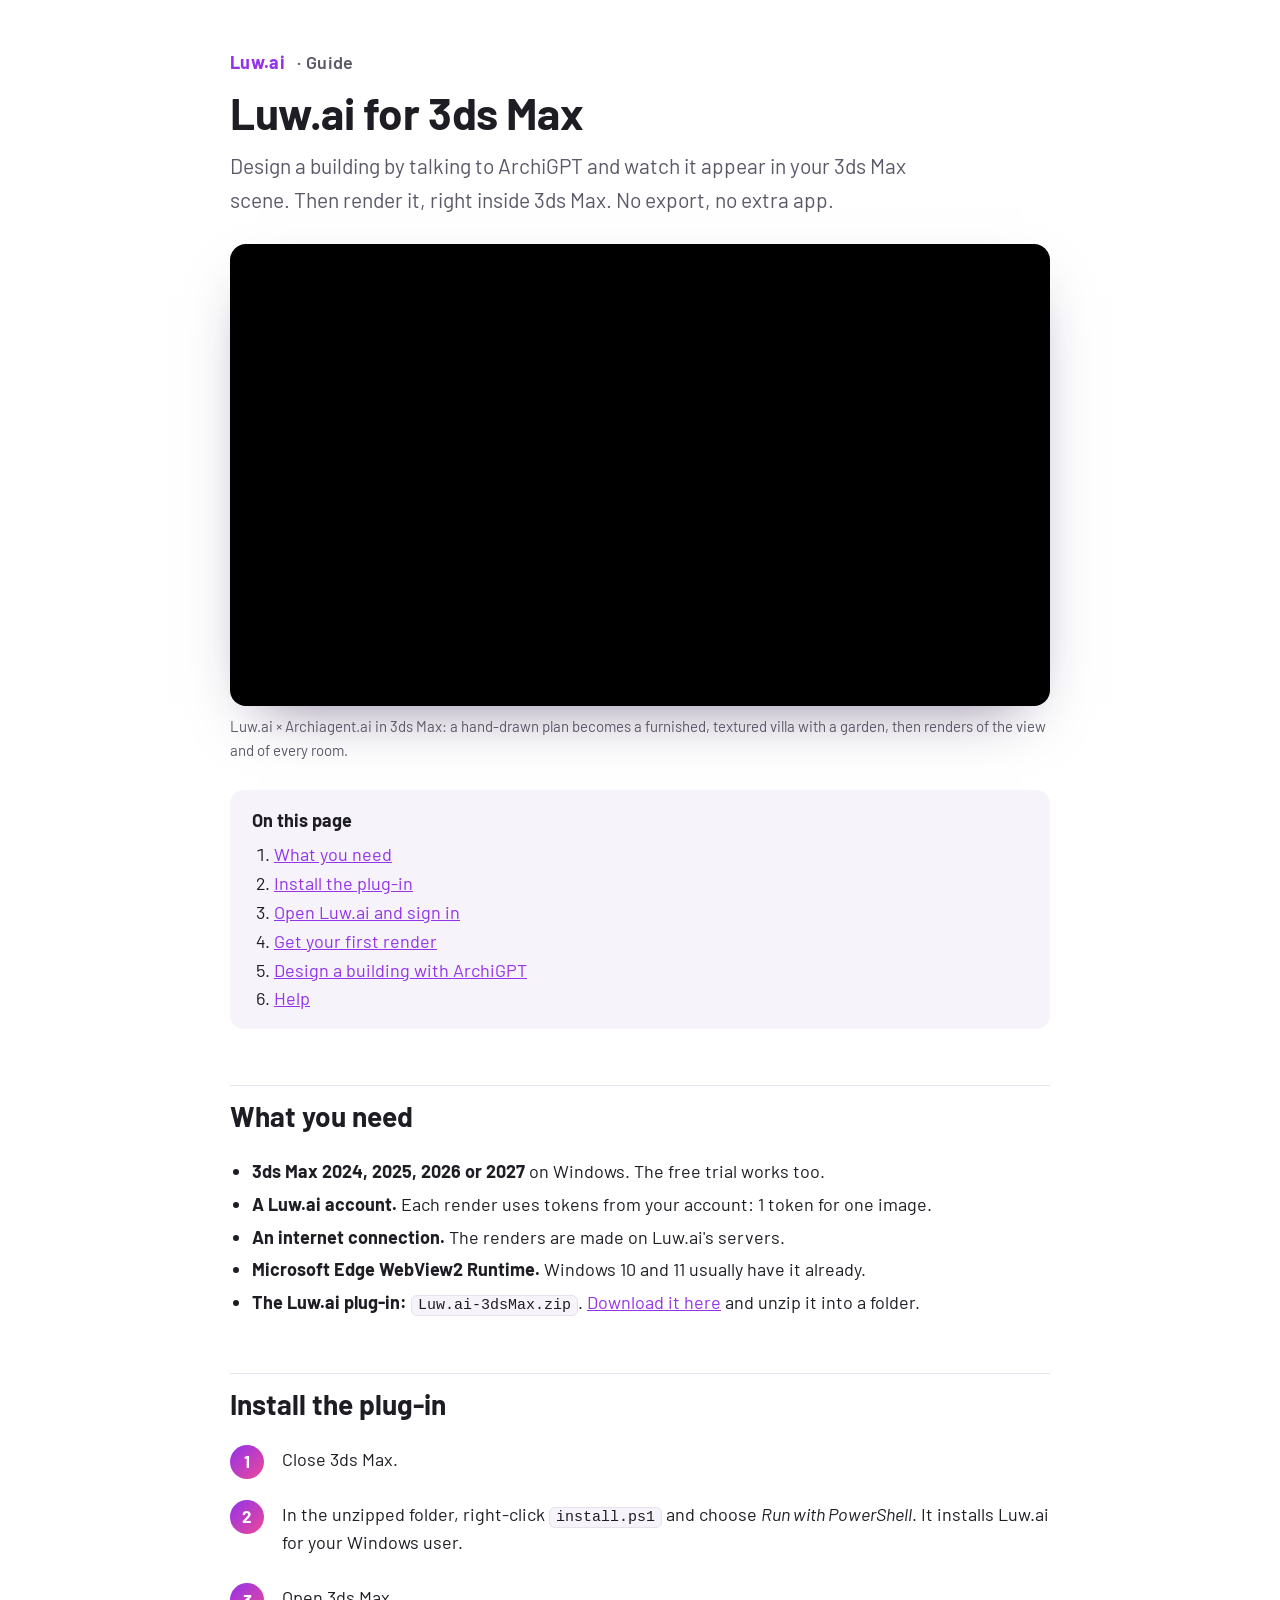
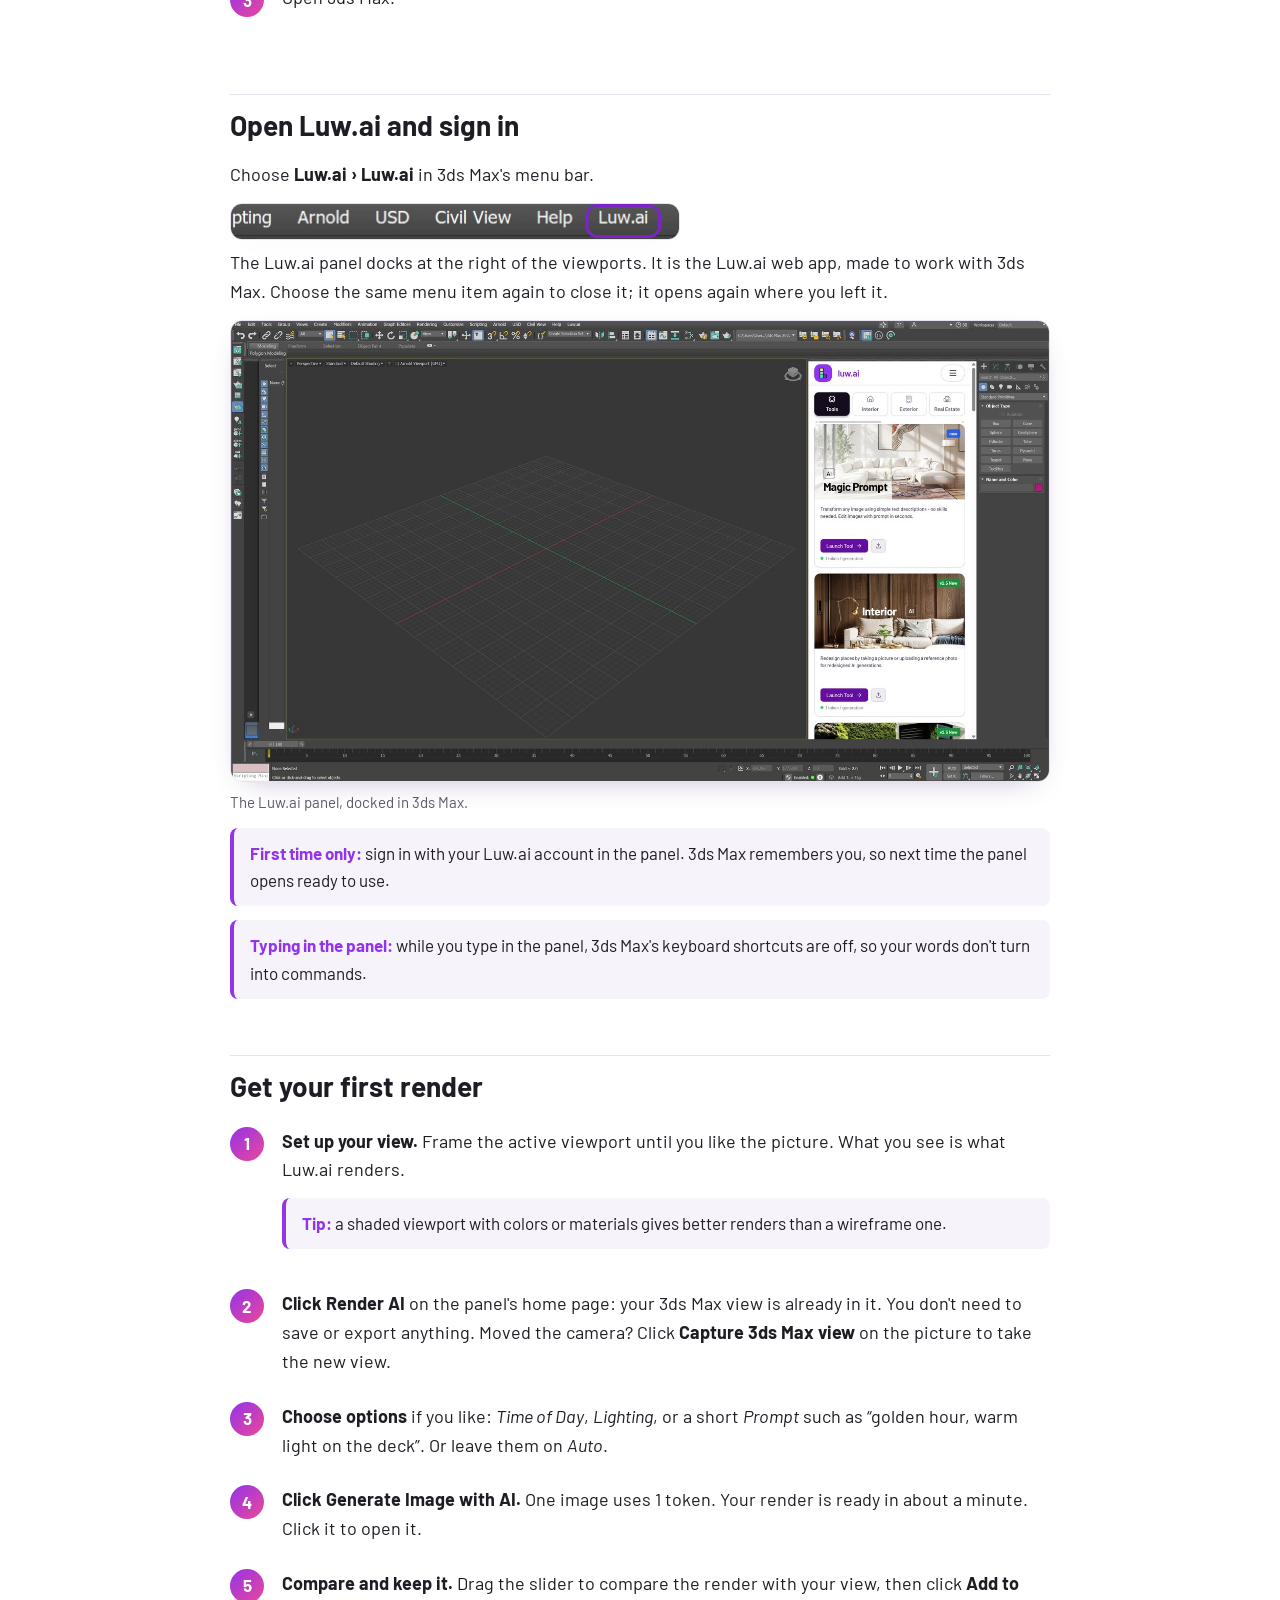
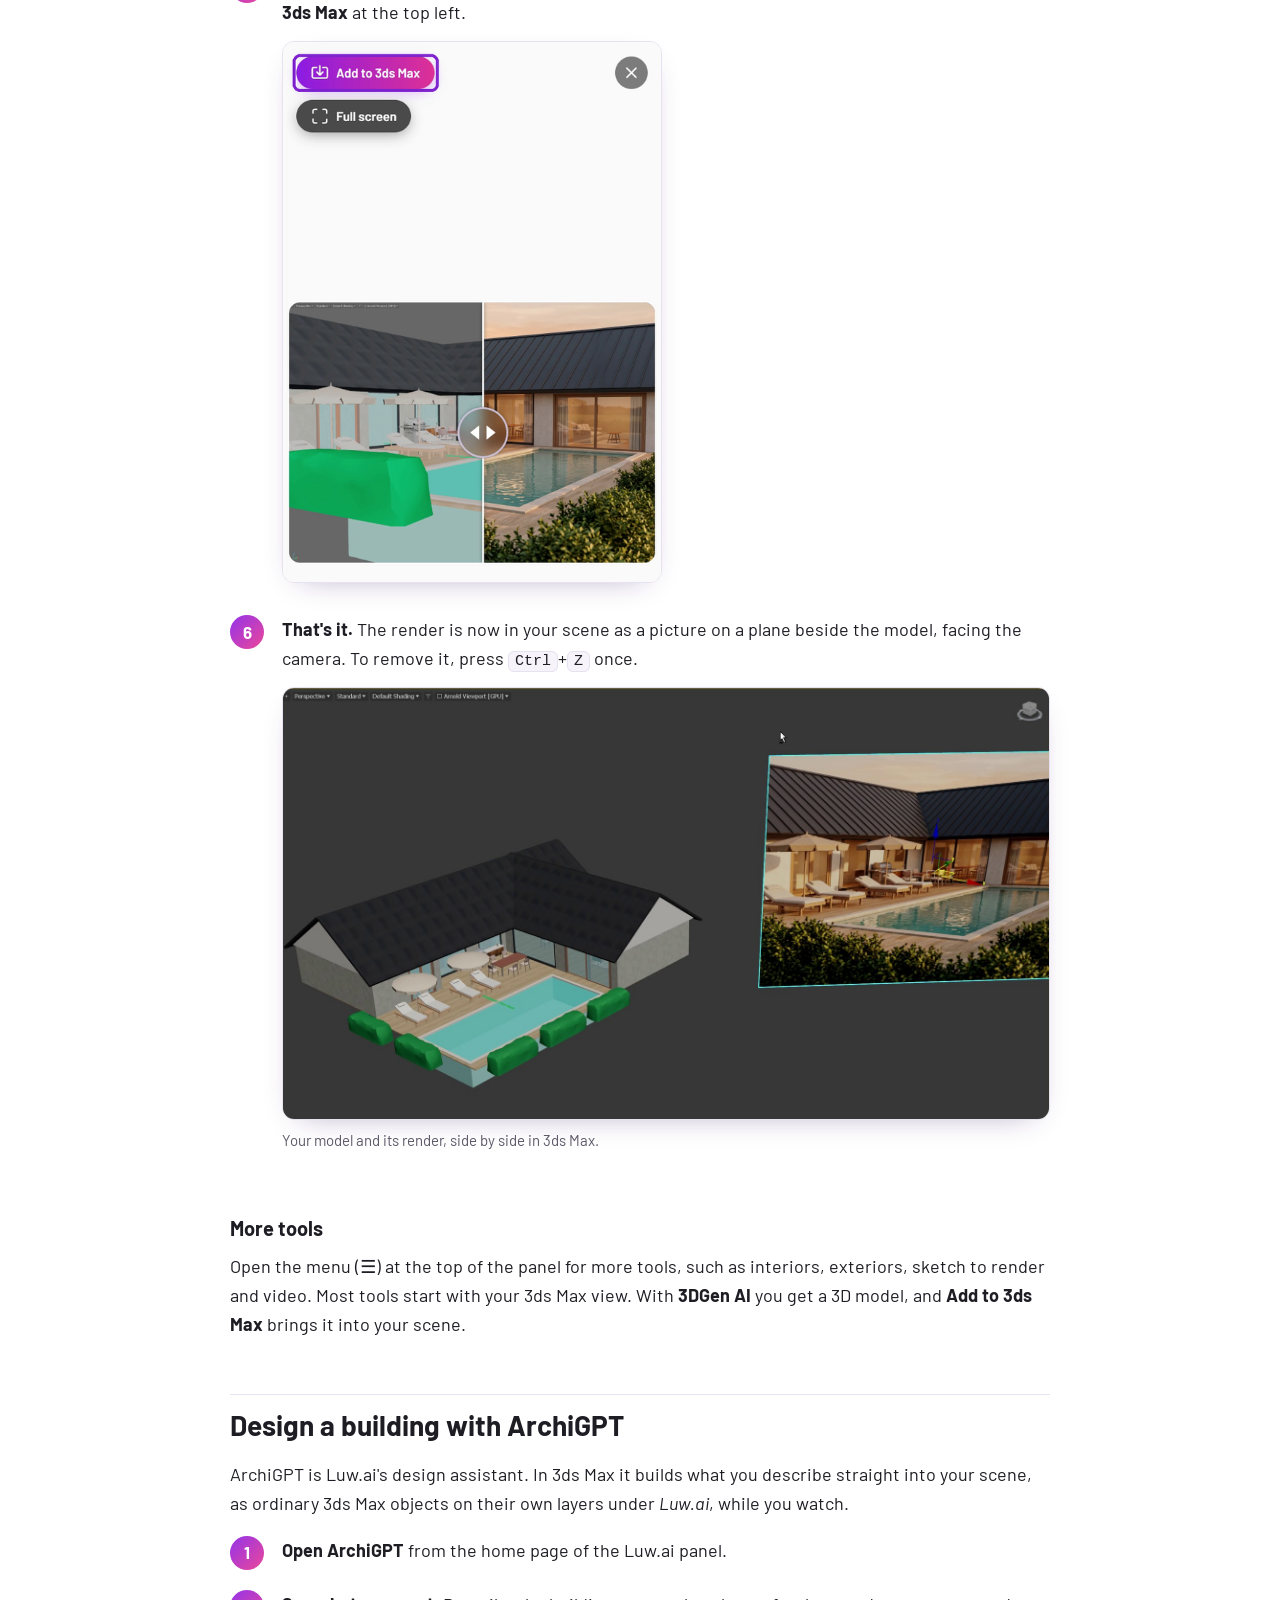
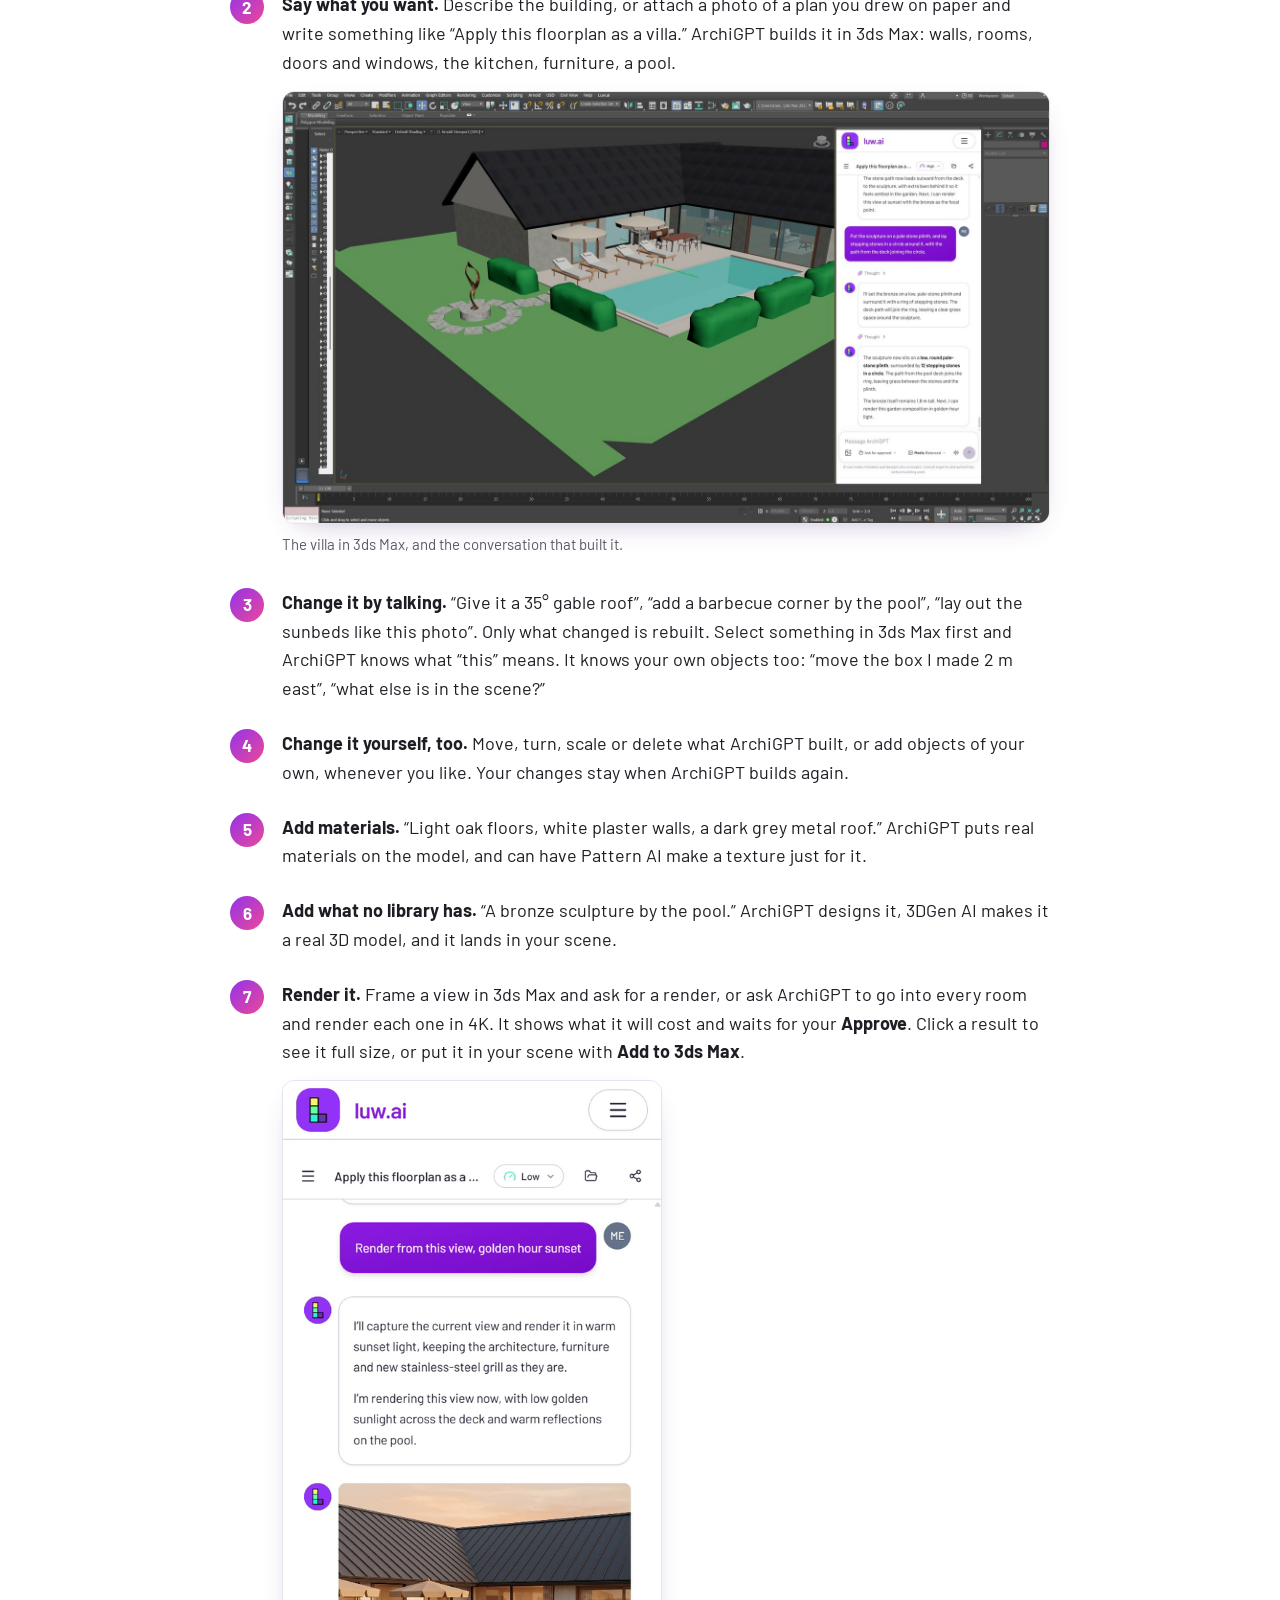
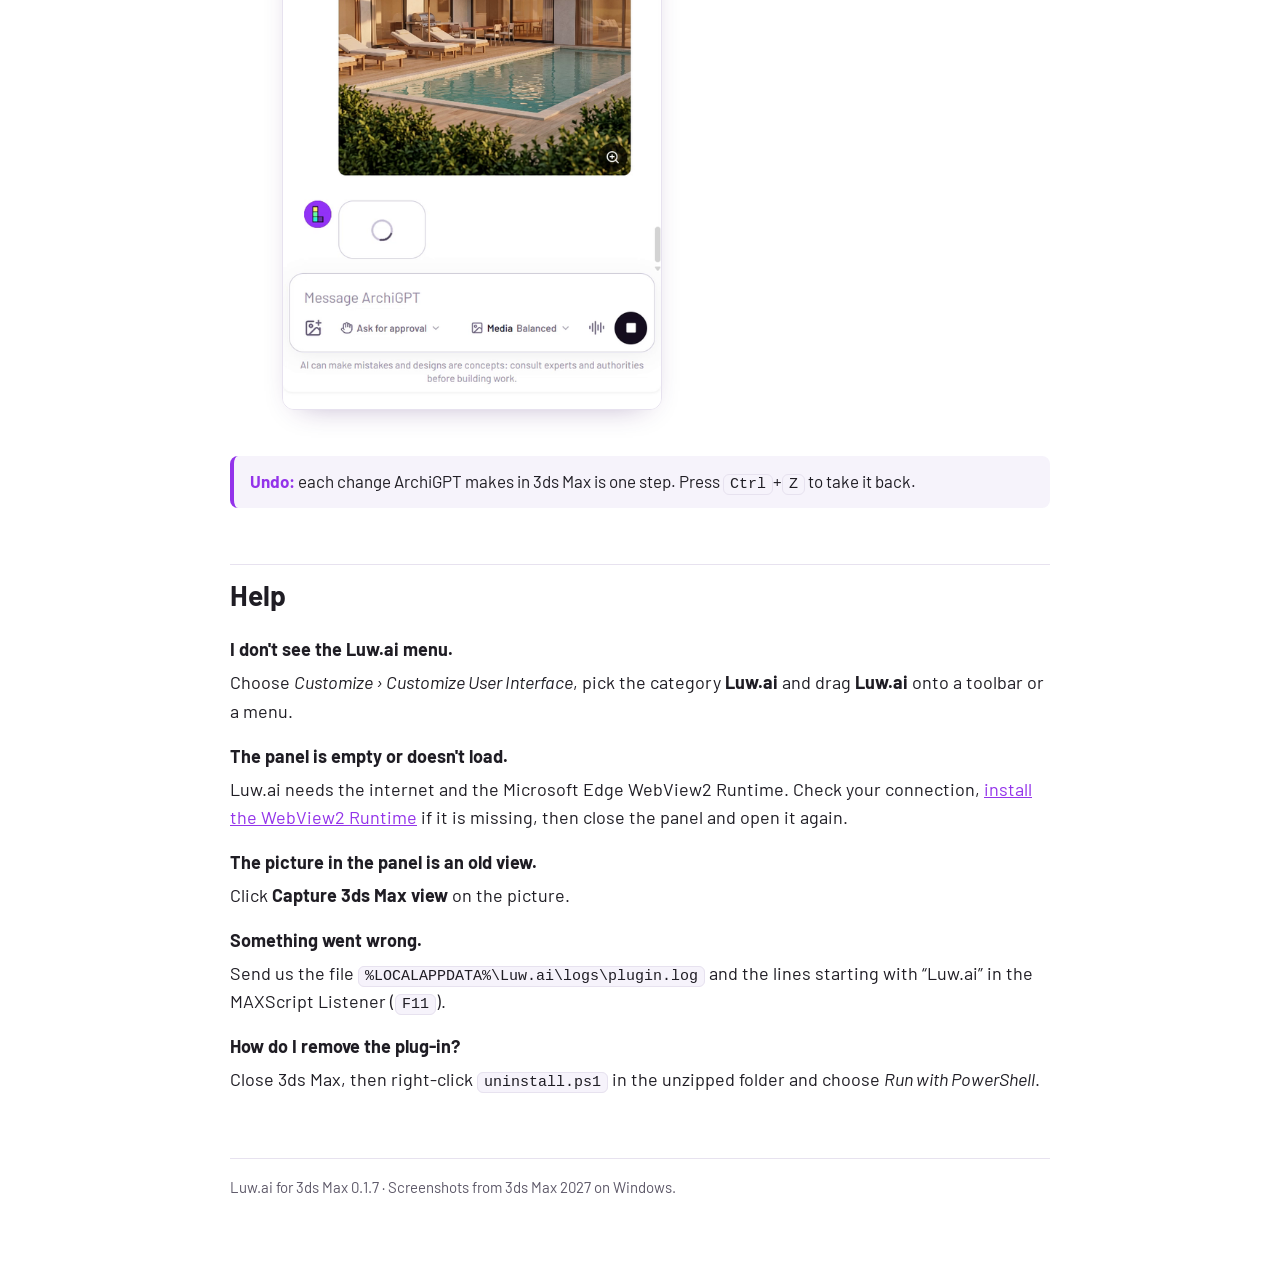
==== docs/3dsmax.html @ 383939ec "0.1.7: one link per plugin, the 3ds Max guide, films in the guides, Rhino 7 Co-Authored-By: Claude O" ====
<!doctype html>
<html lang="en">
<head>
<meta charset="utf-8">
<meta name="viewport" content="width=device-width, initial-scale=1">
<title>Luw.ai for 3ds Max</title>
<meta name="description" content="How to install the Luw.ai plug-in in 3ds Max, design a building by talking to ArchiGPT and make your first AI render.">
<link rel="preconnect" href="https://fonts.googleapis.com">
<link rel="preconnect" href="https://fonts.gstatic.com" crossorigin>
<link rel="stylesheet" href="https://fonts.googleapis.com/css2?family=Barlow:wght@400;500;600;700&display=swap">
<link rel="stylesheet" href="guide.css">
</head>
<body>
<main>

<header>
  <div class="brand"><b>Luw.ai</b> · Guide</div>
  <h1>Luw.ai for 3ds Max</h1>
  <p class="lead">Design a building by talking to ArchiGPT and watch it appear in your 3ds Max scene. Then render it, right inside 3ds Max. No export, no extra app.</p>
</header>

<figure class="film">
  <iframe src="https://www.youtube-nocookie.com/embed/69WhTKjamd4?rel=0" title="Luw.ai for 3ds Max" loading="lazy" allow="accelerometer; autoplay; clipboard-write; encrypted-media; gyroscope; picture-in-picture; web-share" referrerpolicy="strict-origin-when-cross-origin" allowfullscreen></iframe>
  <figcaption>Luw.ai × Archiagent.ai in 3ds Max: a hand-drawn plan becomes a furnished, textured villa with a garden, then renders of the view and of every room.</figcaption>
</figure>

<nav class="toc" aria-label="Contents">
  <b>On this page</b>
  <ol>
    <li><a href="#need">What you need</a></li>
    <li><a href="#install">Install the plug-in</a></li>
    <li><a href="#open">Open Luw.ai and sign in</a></li>
    <li><a href="#first-render">Get your first render</a></li>
    <li><a href="#archigpt">Design a building with ArchiGPT</a></li>
    <li><a href="#help">Help</a></li>
  </ol>
</nav>

<h2 id="need">What you need</h2>
<ul class="need">
  <li><b>3ds Max 2024, 2025, 2026 or 2027</b> on Windows. The free trial works too.</li>
  <li><b>A Luw.ai account.</b> Each render uses tokens from your account: 1 token for one image.</li>
  <li><b>An internet connection.</b> The renders are made on Luw.ai's servers.</li>
  <li><b>Microsoft Edge WebView2 Runtime.</b> Windows 10 and 11 usually have it already.</li>
  <li><b>The Luw.ai plug-in:</b> <code>Luw.ai-3dsMax.zip</code>. <a href="https://github.com/Luvi-io/luw-plugins-releases/releases/latest/download/Luw.ai-3dsMax.zip">Download it here</a> and unzip it into a folder.</li>
</ul>

<h2 id="install">Install the plug-in</h2>
<ol class="steps">
  <li>Close 3ds Max.</li>
  <li>In the unzipped folder, right-click <code>install.ps1</code> and choose <i>Run with PowerShell</i>. It installs Luw.ai for your Windows user.</li>
  <li>Open 3ds Max.</li>
</ol>

<h2 id="open">Open Luw.ai and sign in</h2>
<p>Choose <b>Luw.ai › Luw.ai</b> in 3ds Max's menu bar.</p>
<figure>
  <img src="img/3dsmax/menu.png" width="450" height="36" alt="3ds Max's menu bar with the Luw.ai menu at its end, marked.">
</figure>
<p>The Luw.ai panel docks at the right of the viewports. It is the Luw.ai web app, made to work with 3ds Max. Choose the same menu item again to close it; it opens again where you left it.</p>
<figure>
  <img src="img/3dsmax/overview.jpg" width="1600" height="900" alt="3ds Max with the Luw.ai panel docked at the right of the viewports, showing Luw.ai's tools.">
  <figcaption>The Luw.ai panel, docked in 3ds Max.</figcaption>
</figure>
<div class="note"><b>First time only:</b> sign in with your Luw.ai account in the panel. 3ds Max remembers you, so next time the panel opens ready to use.</div>
<div class="note"><b>Typing in the panel:</b> while you type in the panel, 3ds Max's keyboard shortcuts are off, so your words don't turn into commands.</div>

<h2 id="first-render">Get your first render</h2>
<ol class="steps">
  <li>
    <b>Set up your view.</b> Frame the active viewport until you like the picture. What you see is what Luw.ai renders.
    <div class="note"><b>Tip:</b> a shaded viewport with colors or materials gives better renders than a wireframe one.</div>
  </li>
  <li>
    <b>Click Render AI</b> on the panel's home page: your 3ds Max view is already in it. You don't need to save or export anything. Moved the camera? Click <span class="ui">Capture 3ds Max view</span> on the picture to take the new view.
  </li>
  <li>
    <b>Choose options</b> if you like: <i>Time of Day</i>, <i>Lighting</i>, or a short <i>Prompt</i> such as “golden hour, warm light on the deck”. Or leave them on <i>Auto</i>.
  </li>
  <li>
    <b>Click <span class="ui">Generate Image with AI</span>.</b> One image uses 1 token. Your render is ready in about a minute. Click it to open it.
  </li>
  <li>
    <b>Compare and keep it.</b> Drag the slider to compare the render with your view, then click <span class="ui">Add to 3ds Max</span> at the top left.
    <figure class="narrow">
      <img src="img/3dsmax/result.png" width="520" height="744" alt="The finished render with a slider comparing it with the 3ds Max view. The Add to 3ds Max button at the top left is marked.">
    </figure>
  </li>
  <li>
    <b>That's it.</b> The render is now in your scene as a picture on a plane beside the model, facing the camera. To remove it, press <kbd>Ctrl</kbd>+<kbd>Z</kbd> once.
    <figure>
      <img src="img/3dsmax/in-model.jpg" width="1600" height="900" alt="The 3ds Max viewport with the villa model and its render placed beside it on a plane.">
      <figcaption>Your model and its render, side by side in 3ds Max.</figcaption>
    </figure>
  </li>
</ol>

<h3>More tools</h3>
<p>Open the menu (☰) at the top of the panel for more tools, such as interiors, exteriors, sketch to render and video. Most tools start with your 3ds Max view. With <b>3DGen AI</b> you get a 3D model, and <span class="ui">Add to 3ds Max</span> brings it into your scene.</p>

<h2 id="archigpt">Design a building with ArchiGPT</h2>
<p>ArchiGPT is Luw.ai's design assistant. In 3ds Max it builds what you describe straight into your scene, as ordinary 3ds Max objects on their own layers under <i>Luw.ai</i>, while you watch.</p>
<ol class="steps">
  <li>
    <b>Open ArchiGPT</b> from the home page of the Luw.ai panel.
  </li>
  <li>
    <b>Say what you want.</b> Describe the building, or attach a photo of a plan you drew on paper and write something like “Apply this floorplan as a villa.” ArchiGPT builds it in 3ds Max: walls, rooms, doors and windows, the kitchen, furniture, a pool.
    <figure>
      <img src="img/3dsmax/archigpt.jpg" width="1600" height="900" alt="3ds Max with a villa built by ArchiGPT: a pool, a terrace, a lawn and a bronze sculpture on a plinth, and the conversation in the Luw.ai panel on the right.">
      <figcaption>The villa in 3ds Max, and the conversation that built it.</figcaption>
    </figure>
  </li>
  <li>
    <b>Change it by talking.</b> “Give it a 35° gable roof”, “add a barbecue corner by the pool”, “lay out the sunbeds like this photo”. Only what changed is rebuilt. Select something in 3ds Max first and ArchiGPT knows what “this” means. It knows your own objects too: “move the box I made 2 m east”, “what else is in the scene?”
  </li>
  <li>
    <b>Change it yourself, too.</b> Move, turn, scale or delete what ArchiGPT built, or add objects of your own, whenever you like. Your changes stay when ArchiGPT builds again.
  </li>
  <li>
    <b>Add materials.</b> “Light oak floors, white plaster walls, a dark grey metal roof.” ArchiGPT puts real materials on the model, and can have Pattern AI make a texture just for it.
  </li>
  <li>
    <b>Add what no library has.</b> “A bronze sculpture by the pool.” ArchiGPT designs it, 3DGen AI makes it a real 3D model, and it lands in your scene.
  </li>
  <li>
    <b>Render it.</b> Frame a view in 3ds Max and ask for a render, or ask ArchiGPT to go into every room and render each one in 4K. It shows what it will cost and waits for your <span class="ui">Approve</span>. Click a result to see it full size, or put it in your scene with <span class="ui">Add to 3ds Max</span>.
    <figure class="narrow">
      <img src="img/3dsmax/render.png" width="520" height="1277" alt="The Luw.ai panel with the request Render from this view, golden hour sunset, ArchiGPT's answer and the finished render.">
    </figure>
  </li>
</ol>
<div class="note"><b>Undo:</b> each change ArchiGPT makes in 3ds Max is one step. Press <kbd>Ctrl</kbd>+<kbd>Z</kbd> to take it back.</div>

<h2 id="help">Help</h2>
<dl class="help">
  <dt>I don't see the Luw.ai menu.</dt>
  <dd>Choose <i>Customize › Customize User Interface</i>, pick the category <b>Luw.ai</b> and drag <b>Luw.ai</b> onto a toolbar or a menu.</dd>

  <dt>The panel is empty or doesn't load.</dt>
  <dd>Luw.ai needs the internet and the Microsoft Edge WebView2 Runtime. Check your connection, <a href="https://go.microsoft.com/fwlink/p/?LinkId=2124703">install the WebView2 Runtime</a> if it is missing, then close the panel and open it again.</dd>

  <dt>The picture in the panel is an old view.</dt>
  <dd>Click <span class="ui">Capture 3ds Max view</span> on the picture.</dd>

  <dt>Something went wrong.</dt>
  <dd>Send us the file <code>%LOCALAPPDATA%\Luw.ai\logs\plugin.log</code> and the lines starting with “Luw.ai” in the MAXScript Listener (<kbd>F11</kbd>).</dd>

  <dt>How do I remove the plug-in?</dt>
  <dd>Close 3ds Max, then right-click <code>uninstall.ps1</code> in the unzipped folder and choose <i>Run with PowerShell</i>.</dd>
</dl>

<footer>
  Luw.ai for 3ds Max 0.1.7 · Screenshots from 3ds Max 2027 on Windows.
</footer>

</main>
</body>
</html>
---- docs/guide.css ----
/* Shared by the Luw.ai plugin guides. */
  :root {
    --bg: #ffffff;
    --soft: #f6f3fb;
    --text: #1f1d24;
    --muted: #5d5868;
    --line: #e7e2ef;
    --accent: #9333ea;
    --accent-2: #ec4899;
  }
  @media (prefers-color-scheme: dark) {
    :root {
      --bg: #121016;
      --soft: #1d1924;
      --text: #ece9f2;
      --muted: #a8a2b4;
      --line: #2e2838;
      --accent: #b77cf5;
      --accent-2: #f472b6;
    }
  }
  * { box-sizing: border-box; }
  body {
    margin: 0;
    background: var(--bg);
    color: var(--text);
    font: 18px/1.6 Barlow, system-ui, -apple-system, "Segoe UI", sans-serif;
  }
  main { max-width: 860px; margin: 0 auto; padding: 48px 20px 80px; }
  header .brand { display: flex; align-items: center; gap: 12px; color: var(--muted); font-weight: 600; letter-spacing: .02em; }
  header .brand b { color: var(--accent); }
  h1 { font-size: 44px; line-height: 1.1; margin: 12px 0 12px; letter-spacing: -0.01em; }
  h2 { font-size: 28px; margin: 56px 0 12px; padding-top: 8px; border-top: 1px solid var(--line); }
  h3 { font-size: 20px; margin: 28px 0 6px; }
  p { margin: 8px 0 14px; }
  .lead { font-size: 21px; color: var(--muted); max-width: 680px; }
  a { color: var(--accent); }
  kbd, code {
    font: 15px/1.3 ui-monospace, "Cascadia Mono", Consolas, monospace;
    background: var(--soft); border: 1px solid var(--line); border-radius: 6px; padding: 1px 6px;
  }
  .ui { font-weight: 700; }
  nav.toc { background: var(--soft); border-radius: 14px; padding: 16px 22px; margin: 28px 0 8px; }
  nav.toc ol { margin: 6px 0 0; padding-left: 22px; }
  ul.need { padding-left: 22px; }
  ul.need li { margin: 4px 0; }
  ol.steps { list-style: none; counter-reset: step; padding: 0; margin: 18px 0 0; }
  ol.steps > li { counter-increment: step; position: relative; padding: 0 0 26px 52px; }
  ol.steps > li::before {
    content: counter(step);
    position: absolute; left: 0; top: 0;
    width: 34px; height: 34px; border-radius: 50%;
    display: grid; place-items: center;
    font-weight: 700; font-size: 17px; color: #fff;
    background: linear-gradient(135deg, var(--accent), var(--accent-2));
  }
  figure { margin: 14px 0 6px; }
  figure img {
    display: block; max-width: 100%; height: auto;
    border: 1px solid var(--line); border-radius: 12px;
    box-shadow: 0 10px 30px -18px rgba(60, 20, 100, .45);
  }
  figure.narrow img { max-width: 380px; }
  figure.film { margin: 28px 0 8px; }
  figure.film video, figure.film iframe {
    display: block; width: 100%; height: auto; aspect-ratio: 16 / 9;
    background: #000; border: 0; border-radius: 16px;
    box-shadow: 0 24px 60px -28px rgba(30, 10, 60, .55);
  }
  figure.wide { margin-left: -4px; margin-right: -4px; }
  figcaption { font-size: 15px; color: var(--muted); margin-top: 8px; }
  .note {
    background: var(--soft); border-left: 4px solid var(--accent);
    border-radius: 8px; padding: 12px 16px; margin: 14px 0; font-size: 17px;
  }
  .note b:first-child { color: var(--accent); }
  .pair { display: grid; grid-template-columns: 1fr 1fr; gap: 16px; }
  .pair figure { margin: 0; }
  dl.help dt { font-weight: 700; margin-top: 16px; }
  dl.help dd { margin: 4px 0 0; color: var(--text); }
  footer { margin-top: 64px; color: var(--muted); font-size: 15px; border-top: 1px solid var(--line); padding-top: 16px; }
  @media (max-width: 640px) {
    body { font-size: 17px; }
    main { padding: 28px 16px 60px; }
    h1 { font-size: 34px; }
    .pair { grid-template-columns: 1fr; }
    figure.narrow img { max-width: 100%; }
    ol.steps > li { padding-left: 44px; }
  }
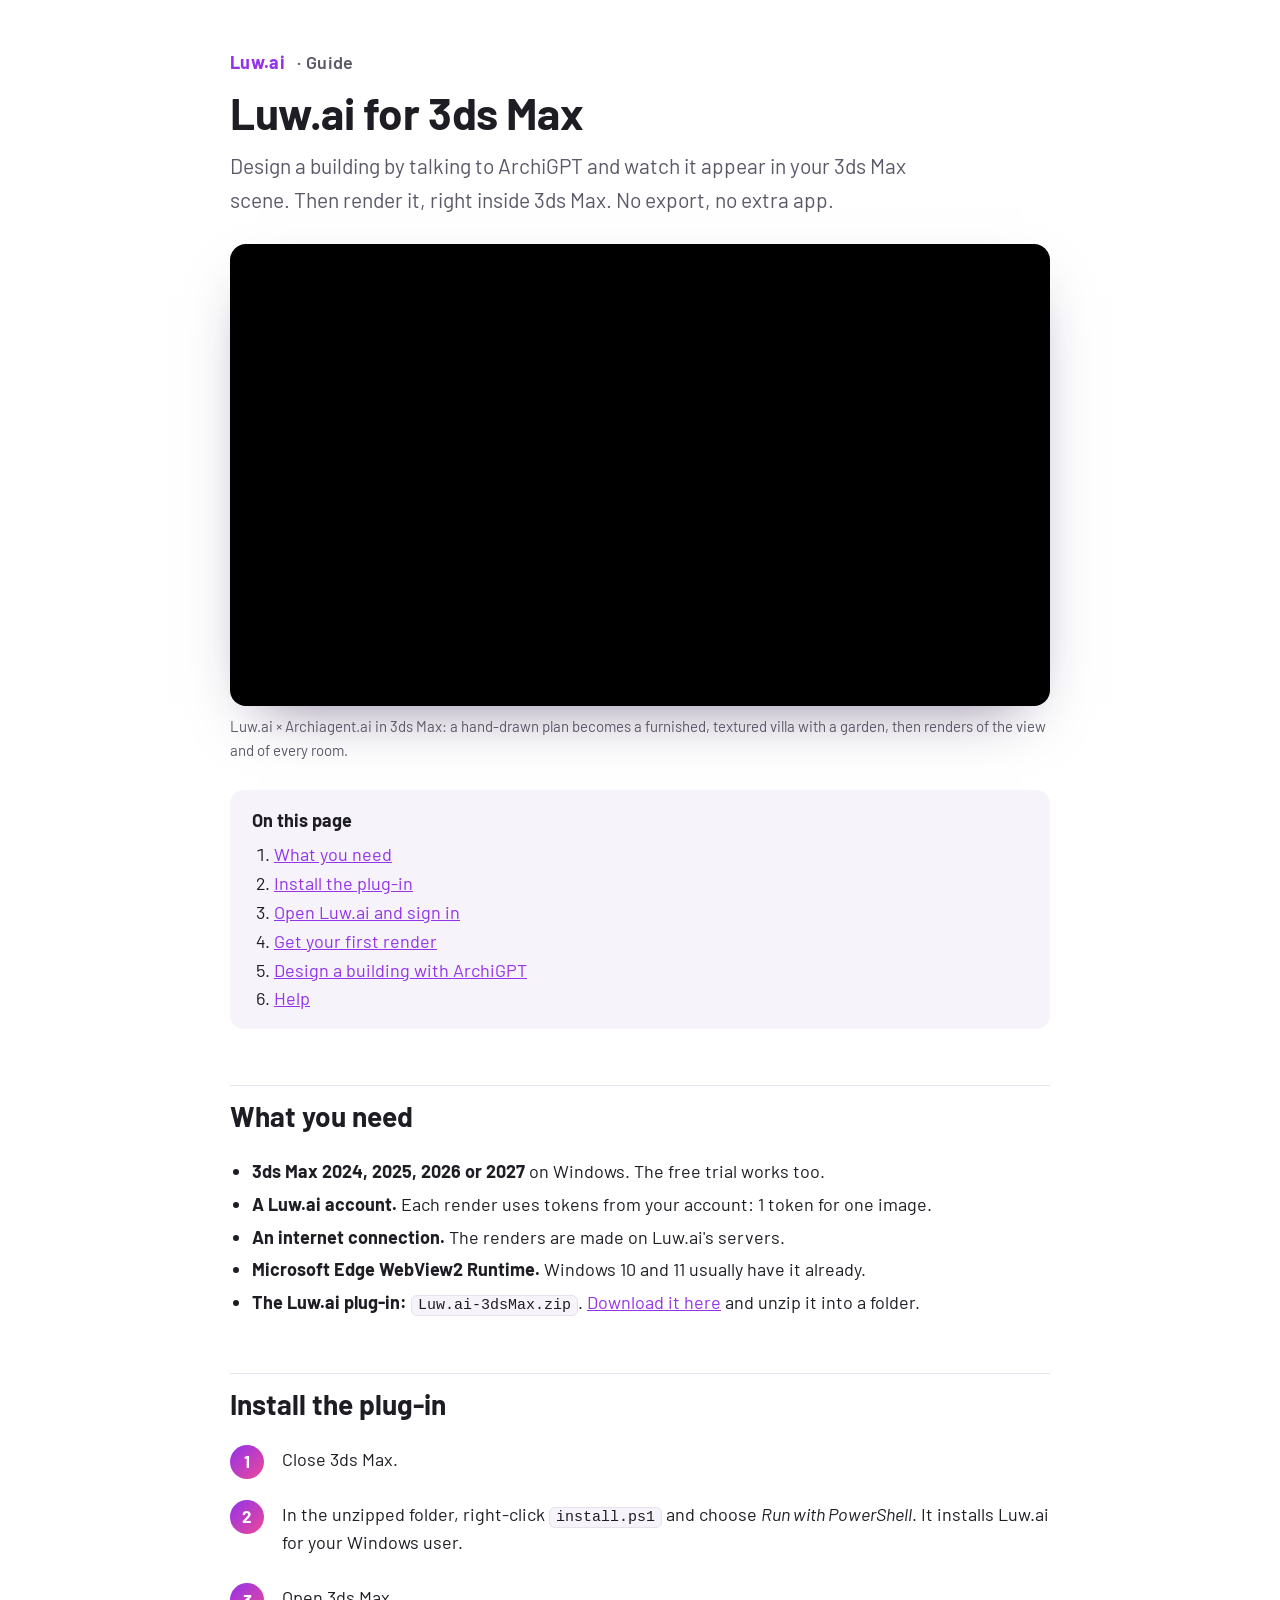
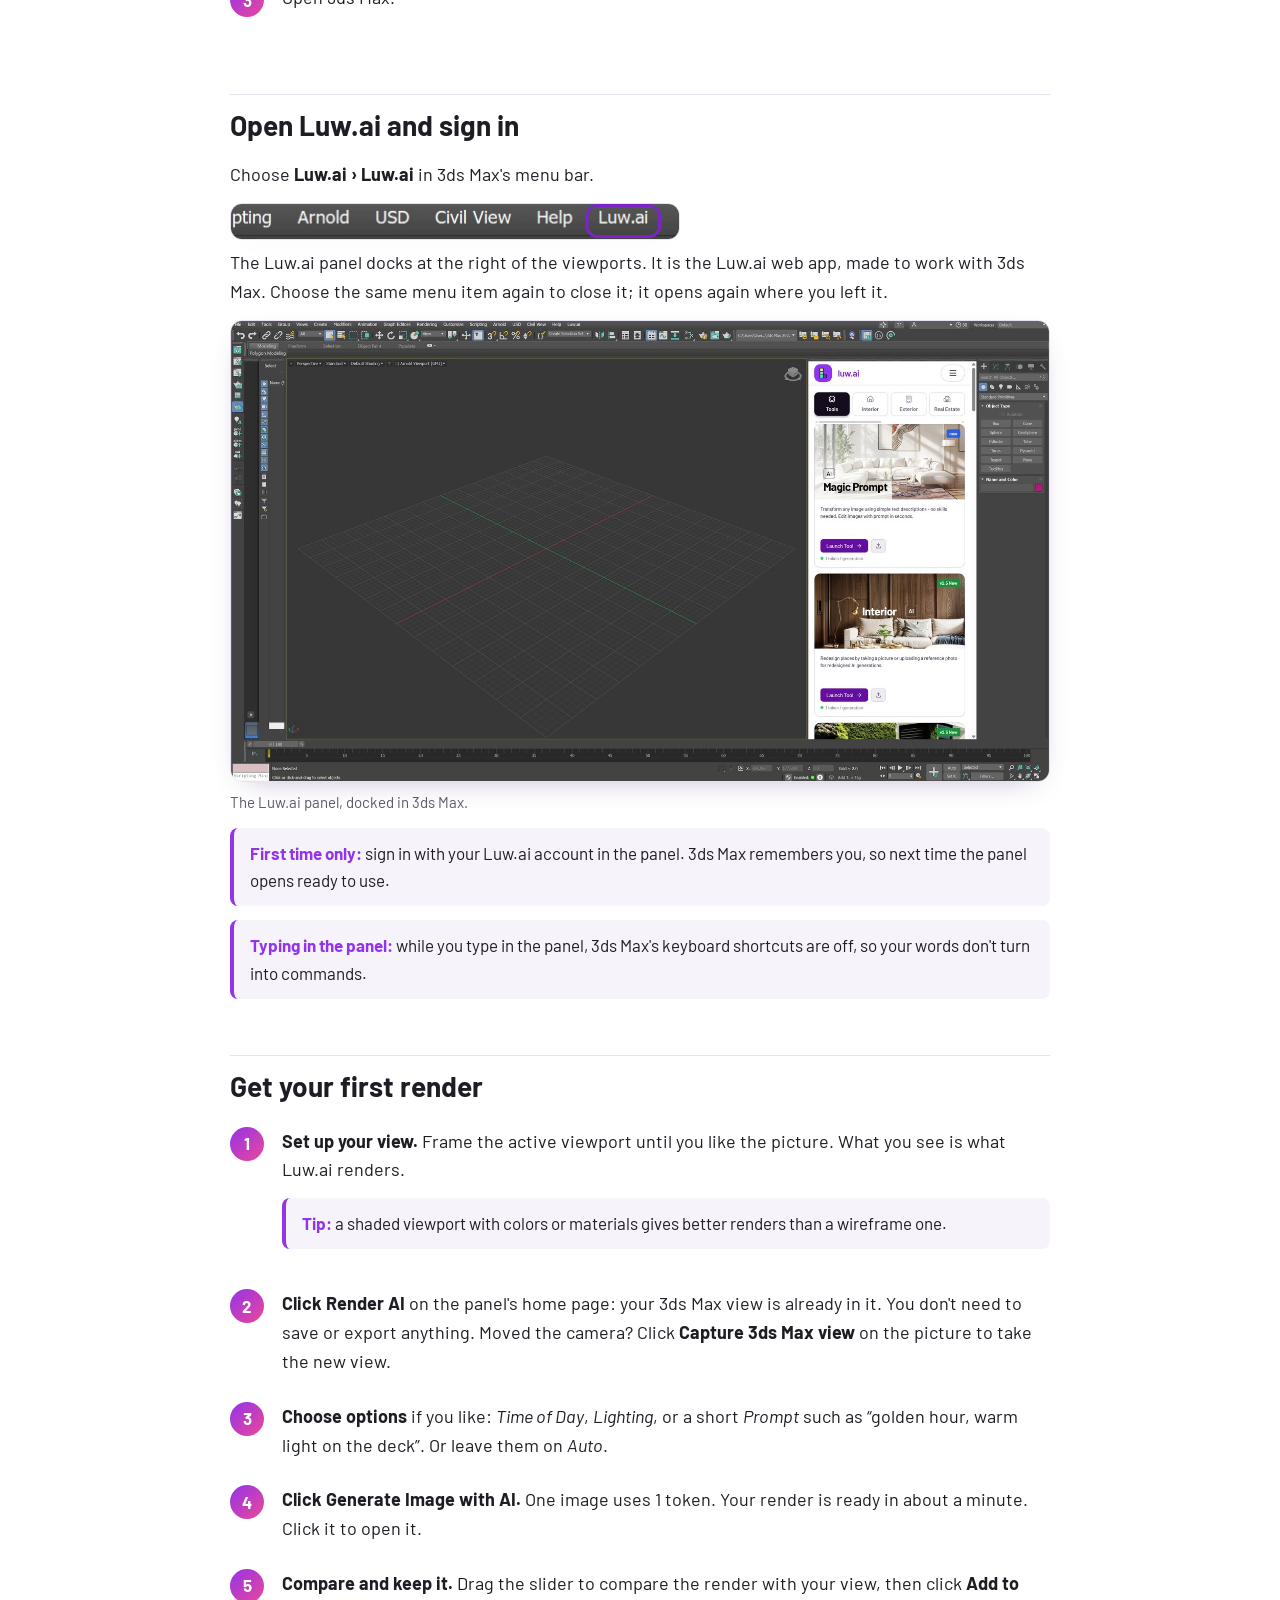
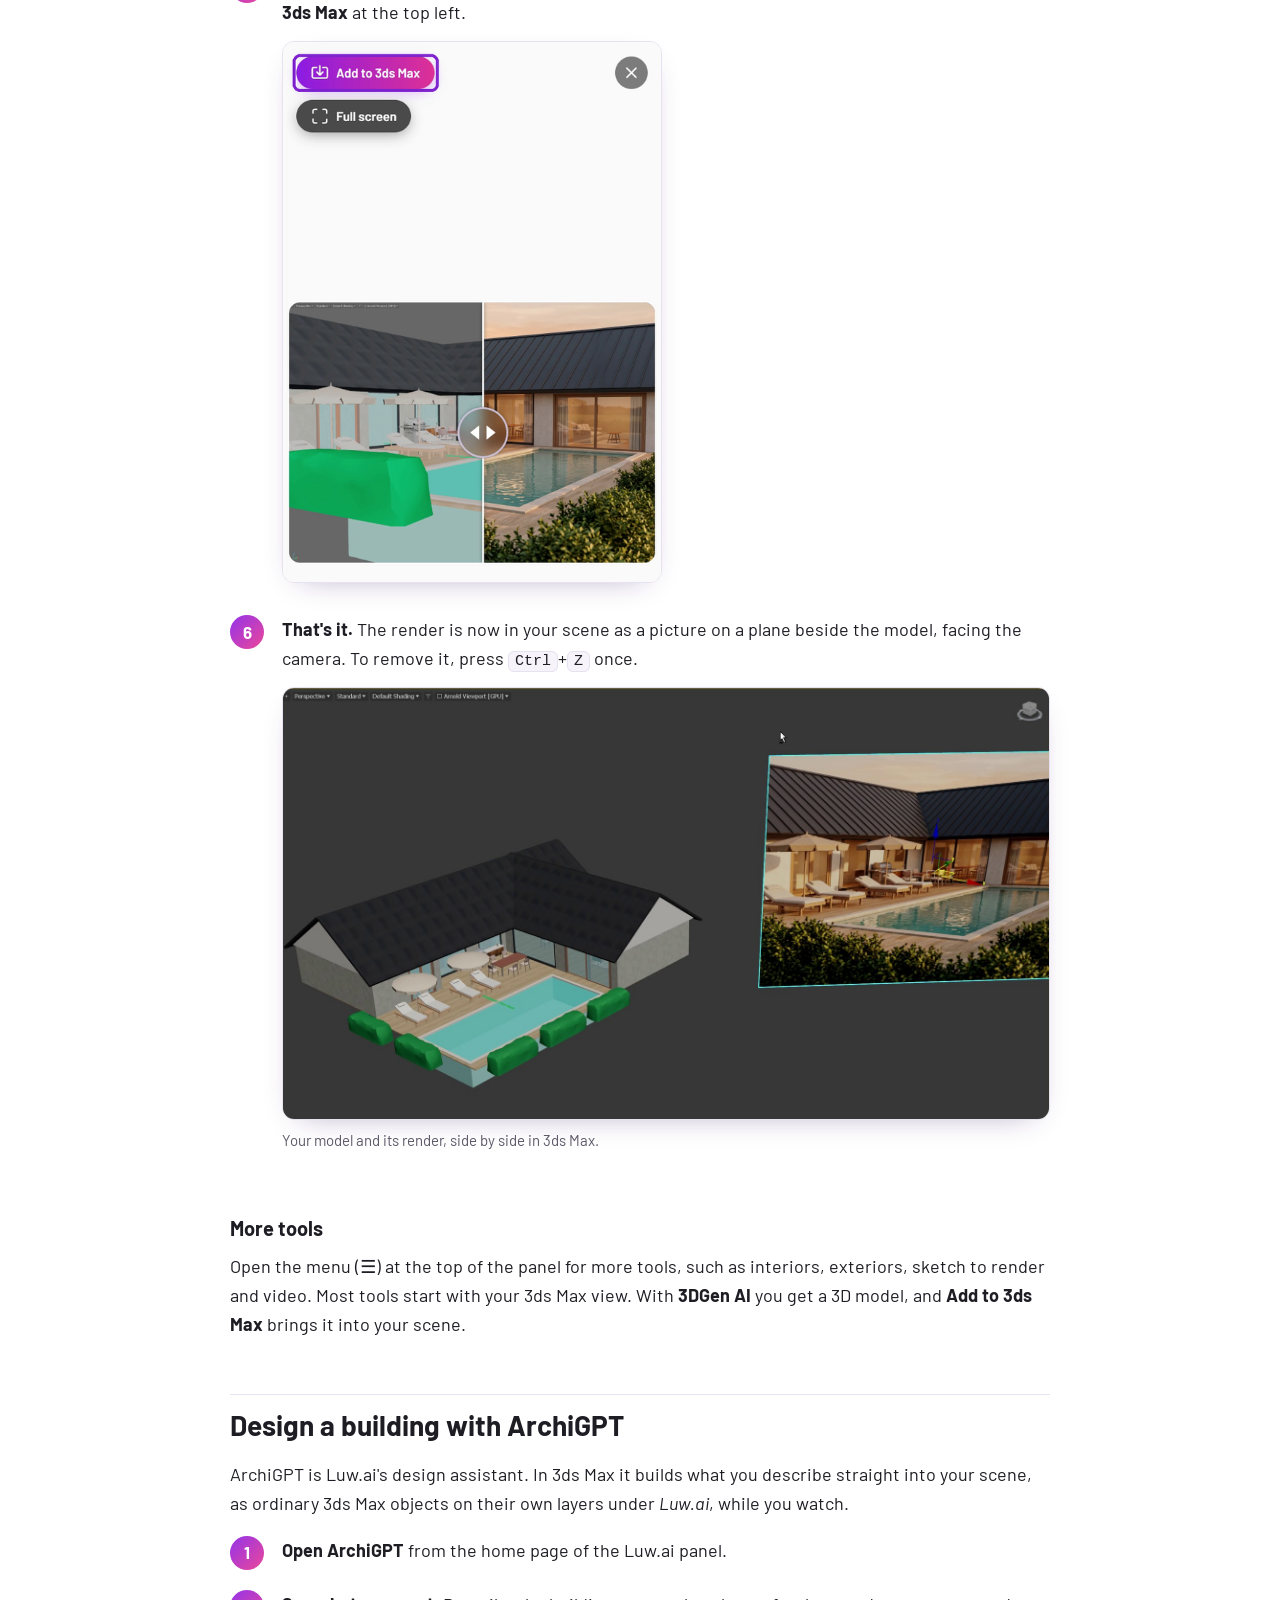
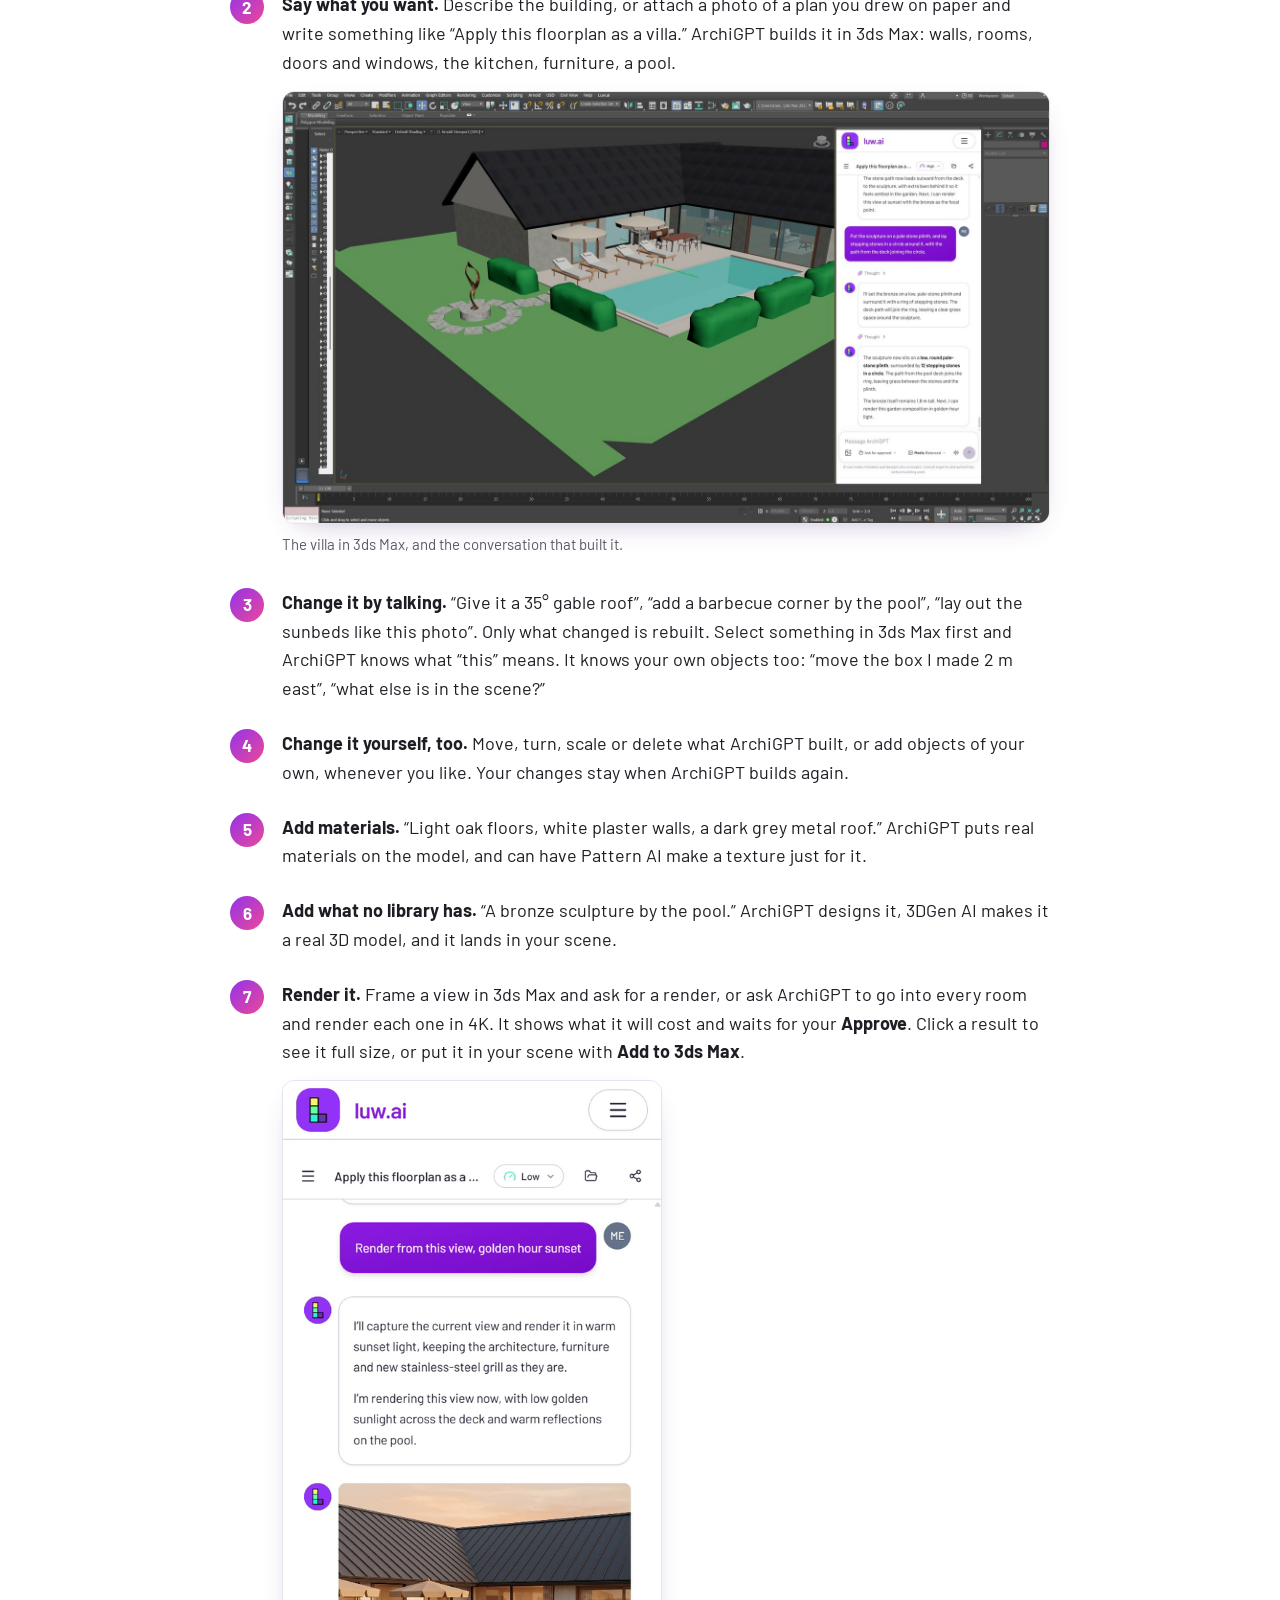
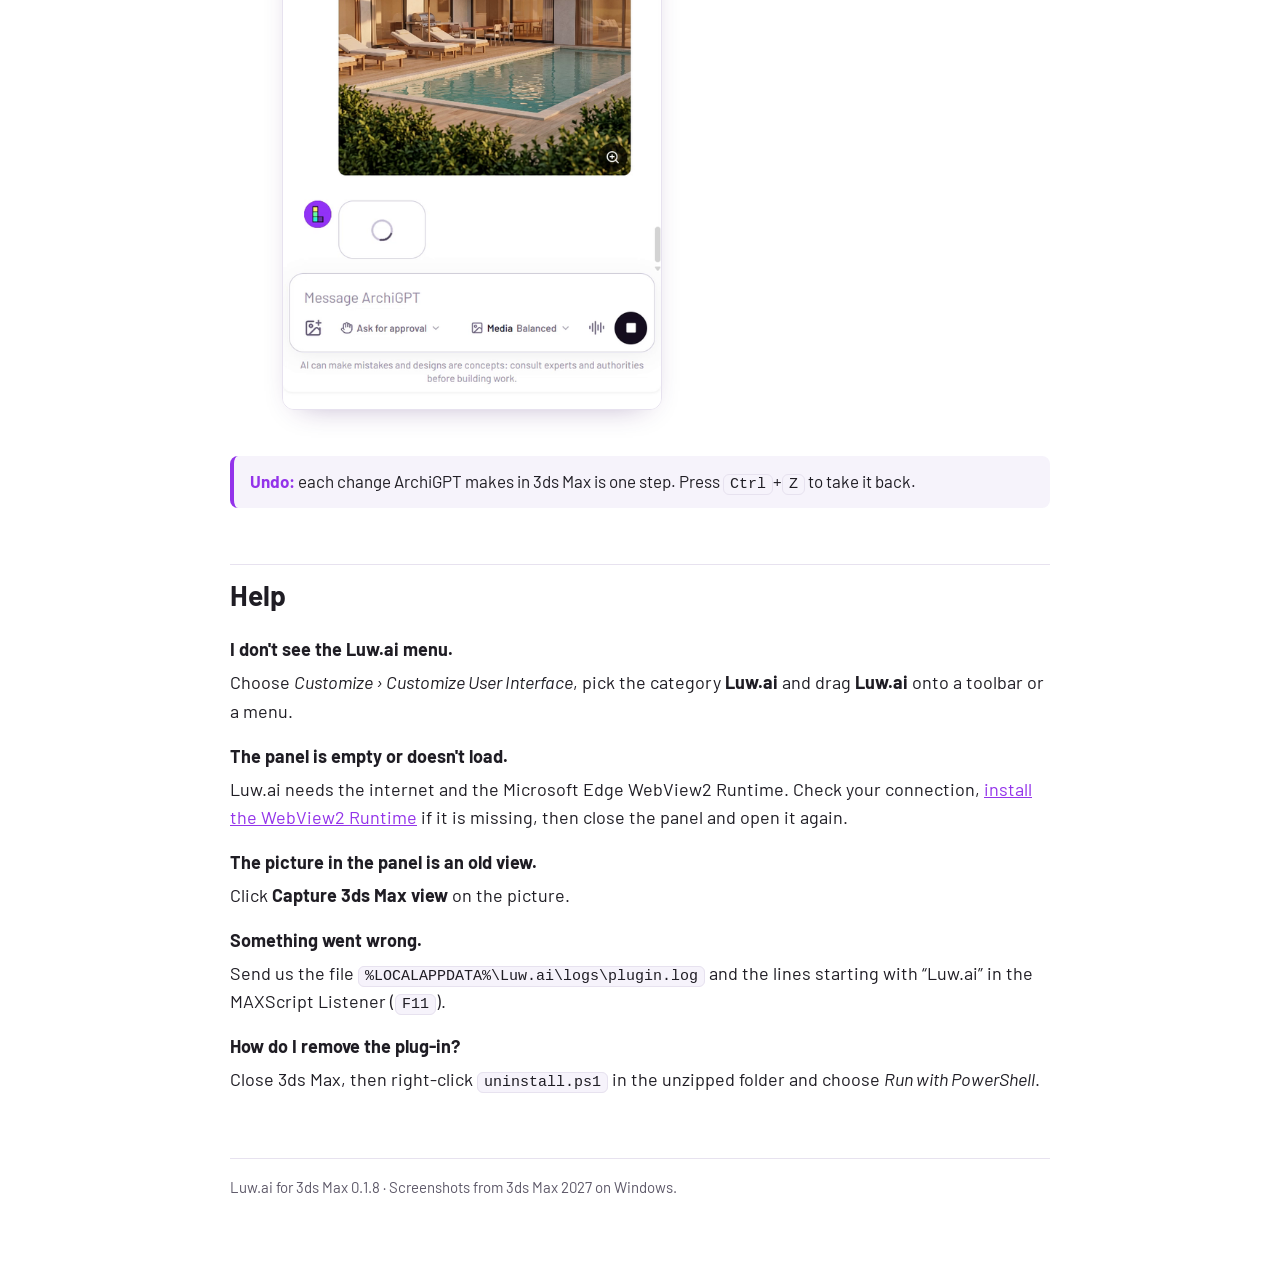
==== commit 175824f5: "0.1.8: Unity, Unreal Engine and Blender, guides with films for all seven plugins Co-Authored-By: Cla" ====
--- a/docs/3dsmax.html
+++ b/docs/3dsmax.html
@@ -151,7 +151,7 @@
 </dl>
 
 <footer>
-  Luw.ai for 3ds Max 0.1.7 · Screenshots from 3ds Max 2027 on Windows.
+  Luw.ai for 3ds Max 0.1.8 · Screenshots from 3ds Max 2027 on Windows.
 </footer>
 
 </main>
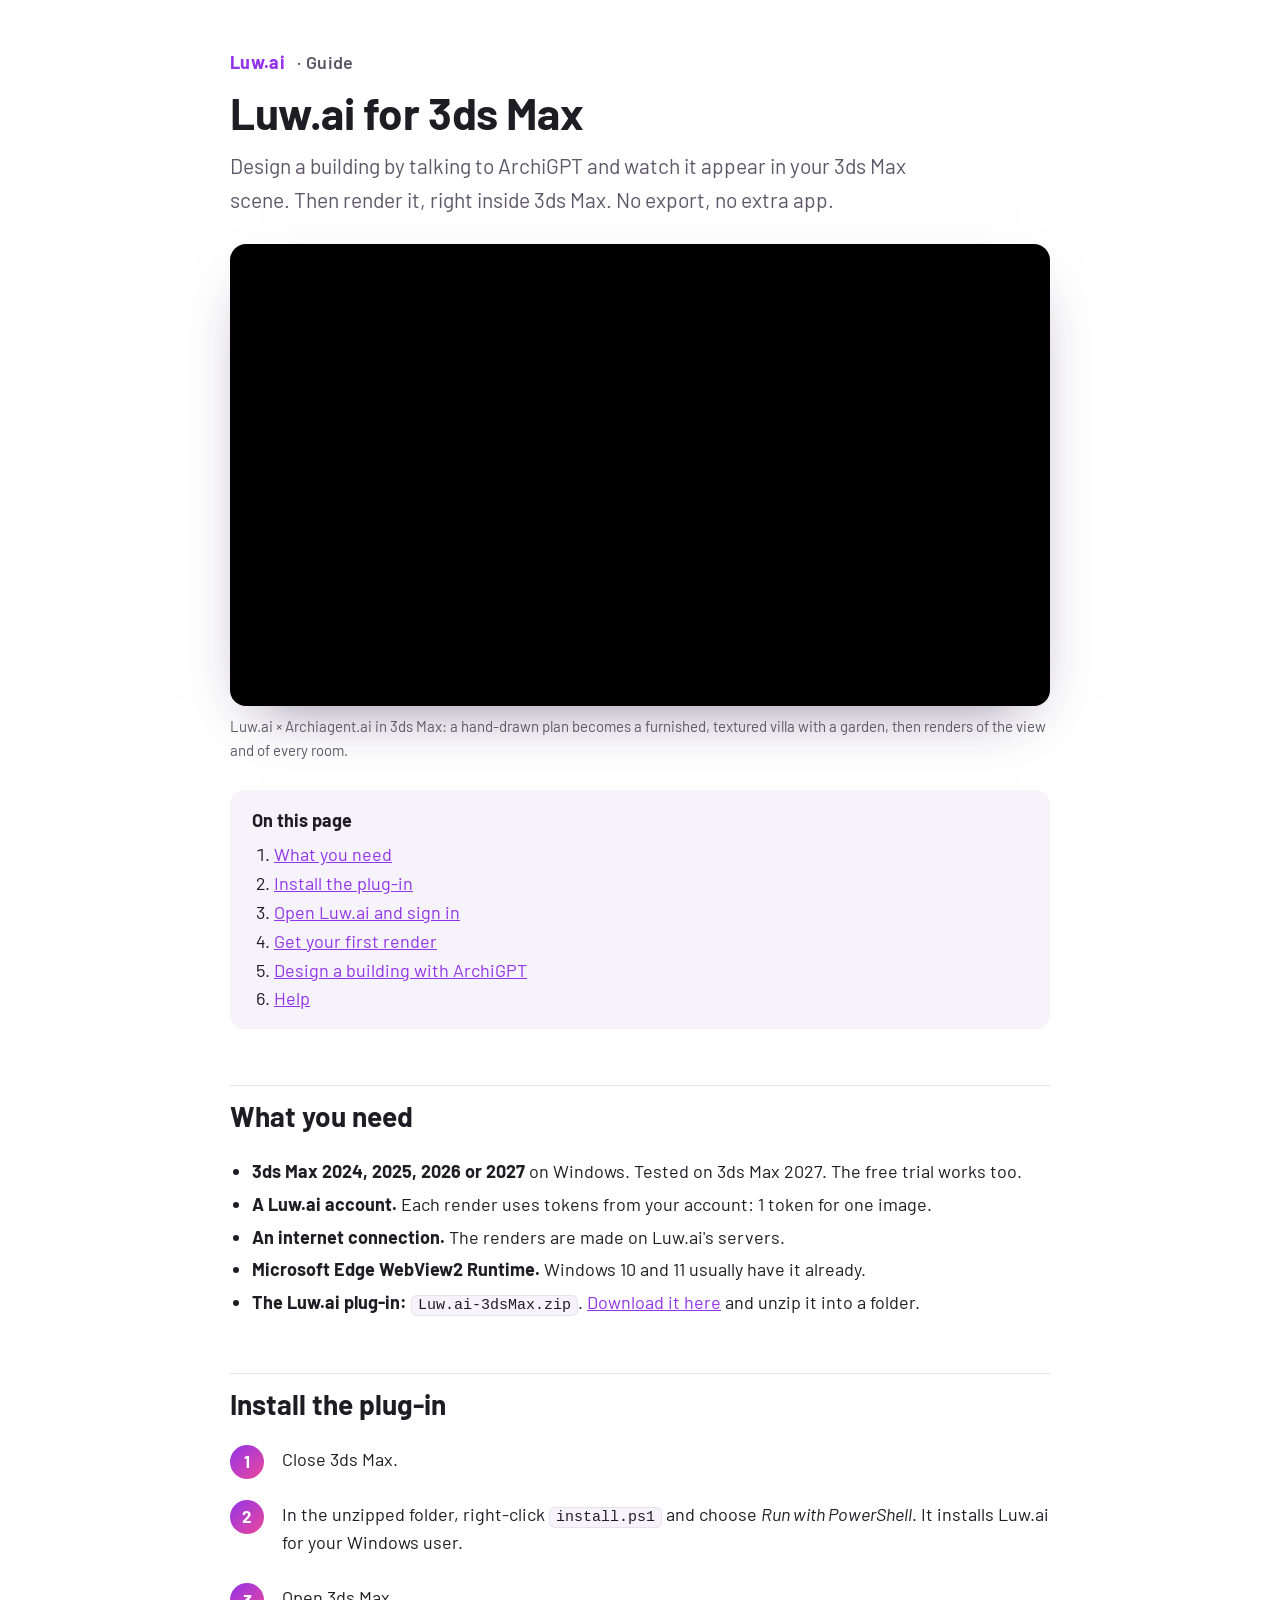
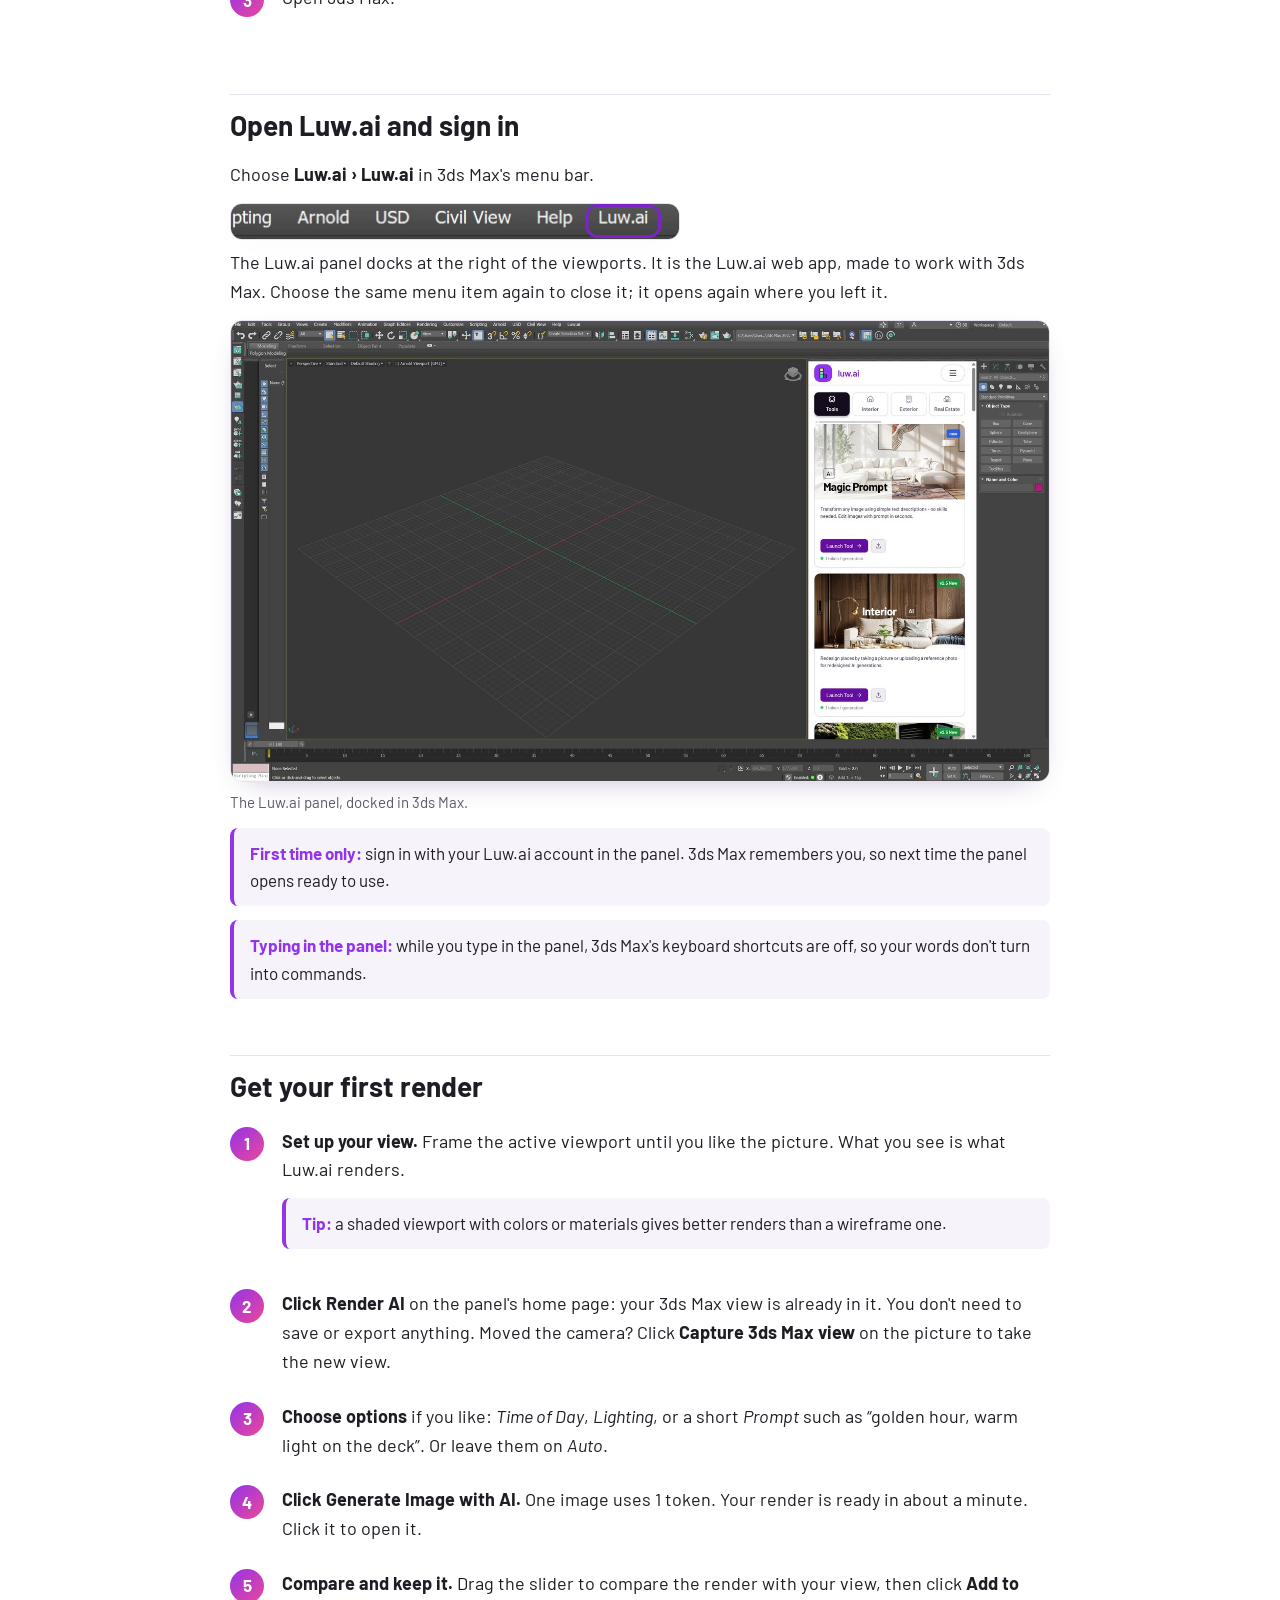
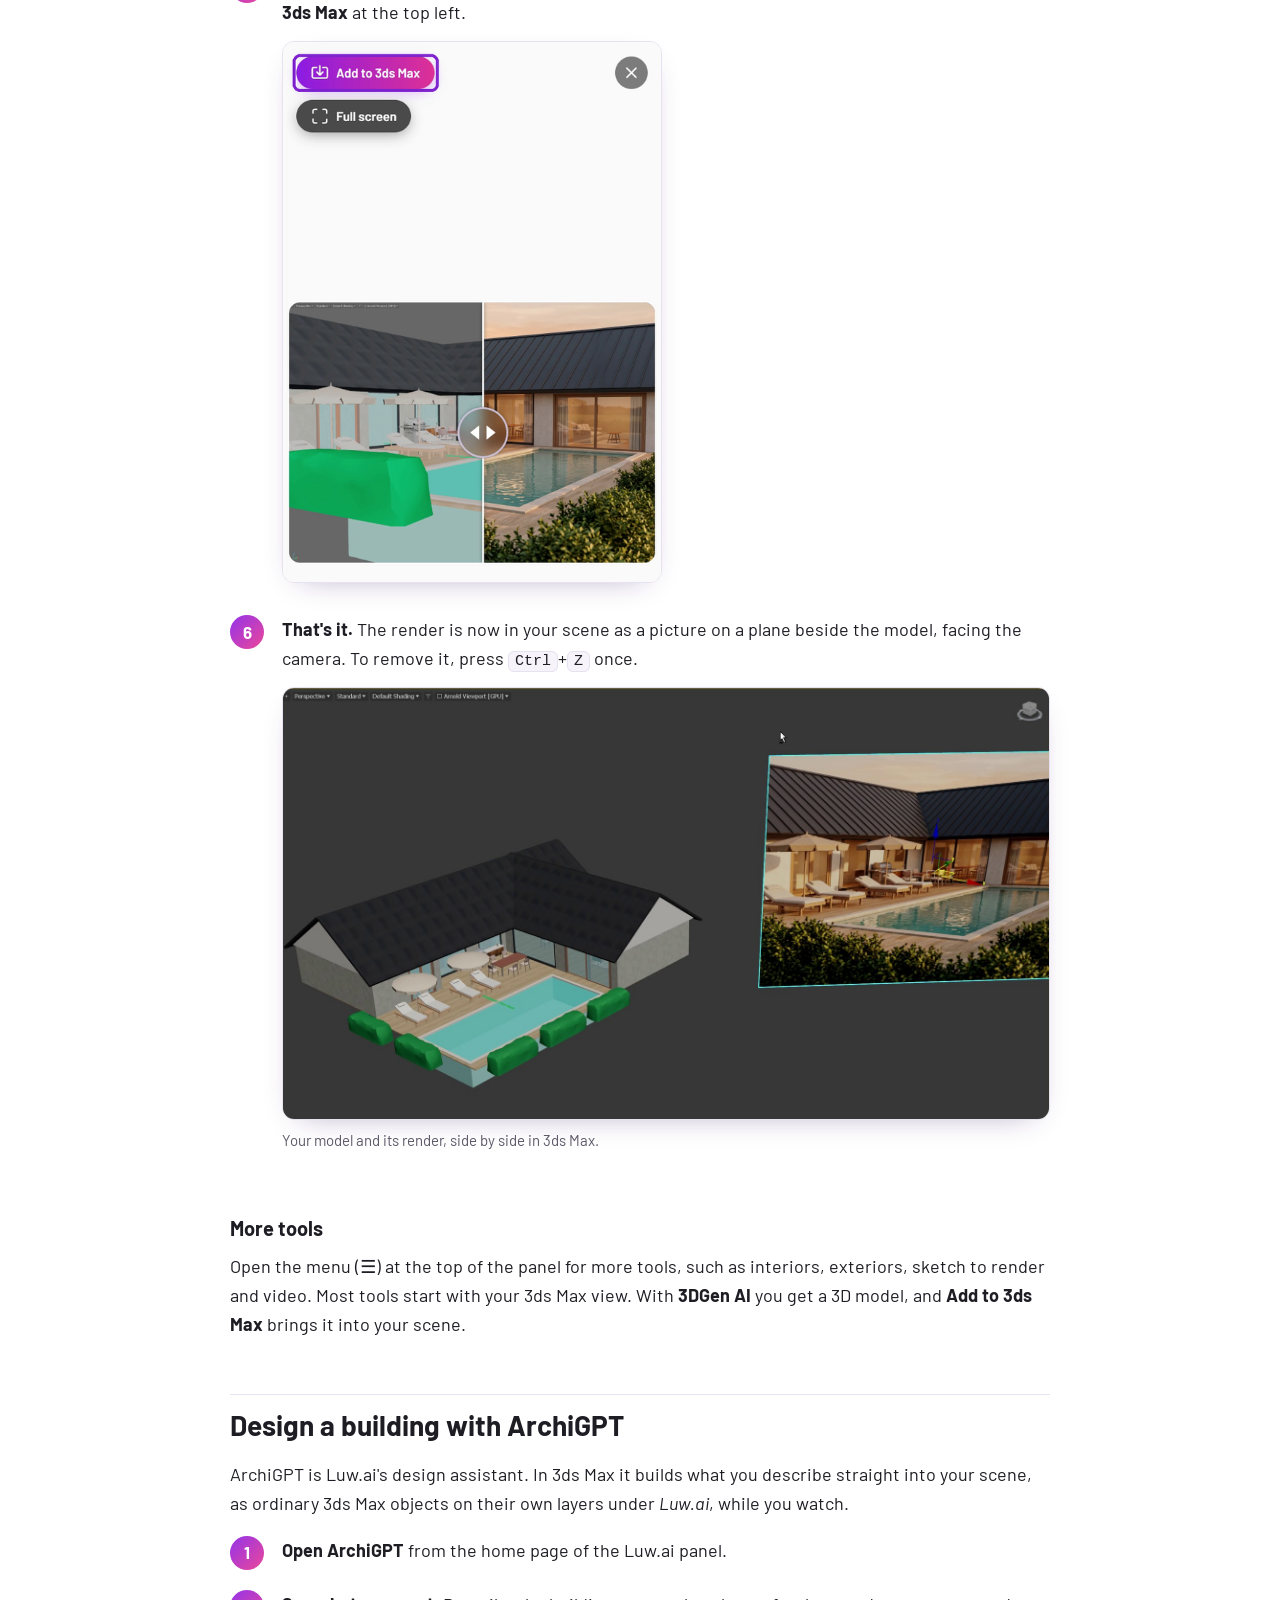
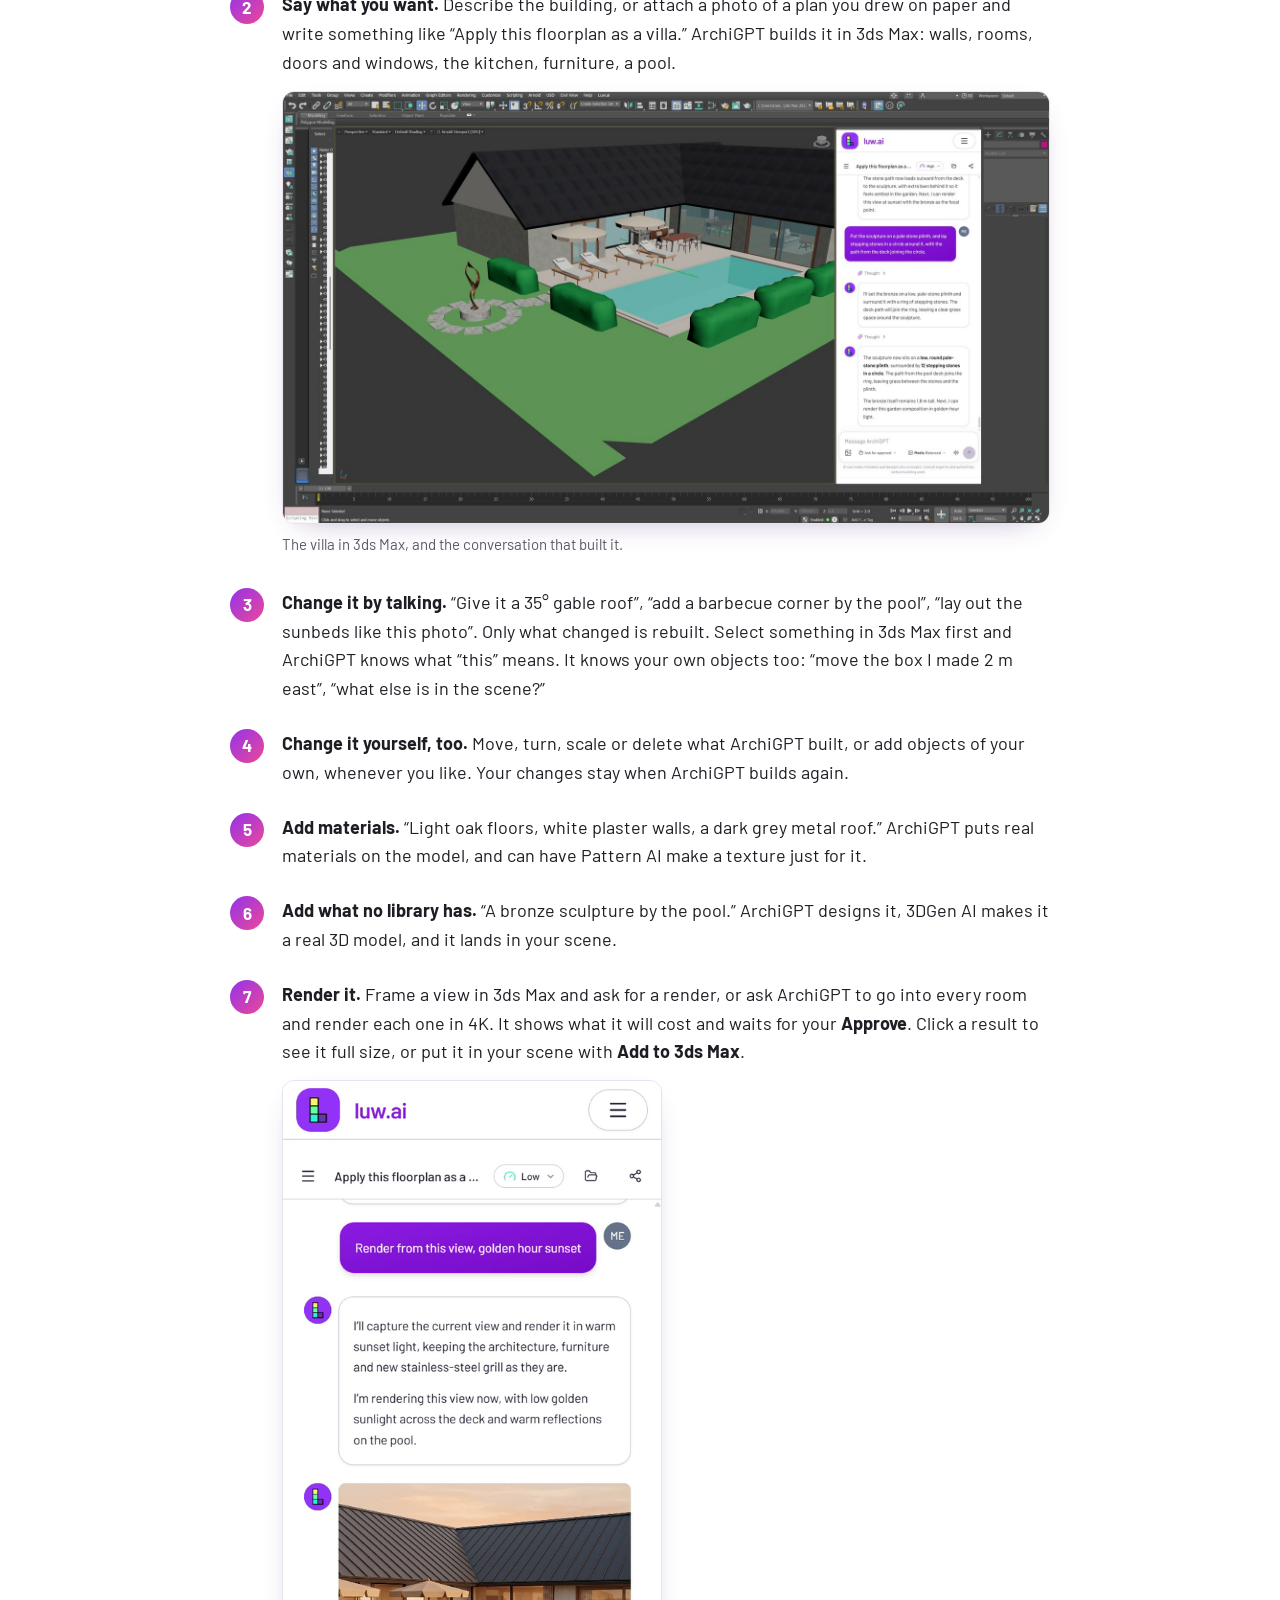
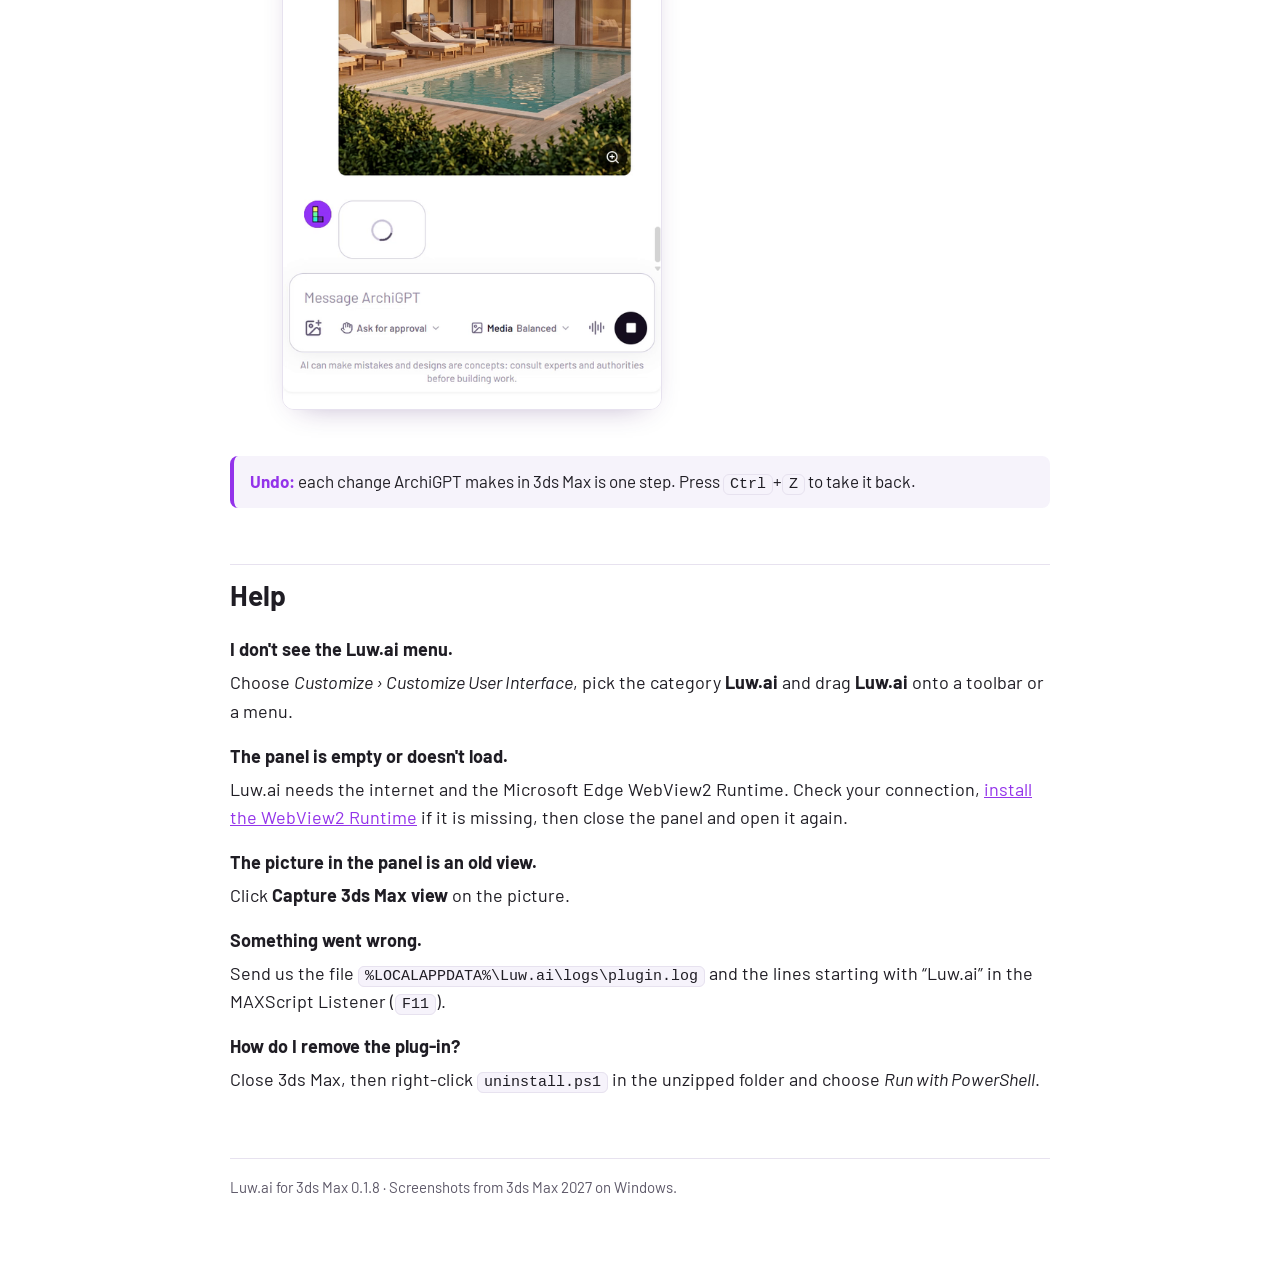
==== commit b3afd48e: "The versions each plugin is available for, and the ones it was tested on Co-Authored-By: Claude Opus" ====
--- a/docs/3dsmax.html
+++ b/docs/3dsmax.html
@@ -38,7 +38,7 @@
 
 <h2 id="need">What you need</h2>
 <ul class="need">
-  <li><b>3ds Max 2024, 2025, 2026 or 2027</b> on Windows. The free trial works too.</li>
+  <li><b>3ds Max 2024, 2025, 2026 or 2027</b> on Windows. Tested on 3ds Max 2027. The free trial works too.</li>
   <li><b>A Luw.ai account.</b> Each render uses tokens from your account: 1 token for one image.</li>
   <li><b>An internet connection.</b> The renders are made on Luw.ai's servers.</li>
   <li><b>Microsoft Edge WebView2 Runtime.</b> Windows 10 and 11 usually have it already.</li>
